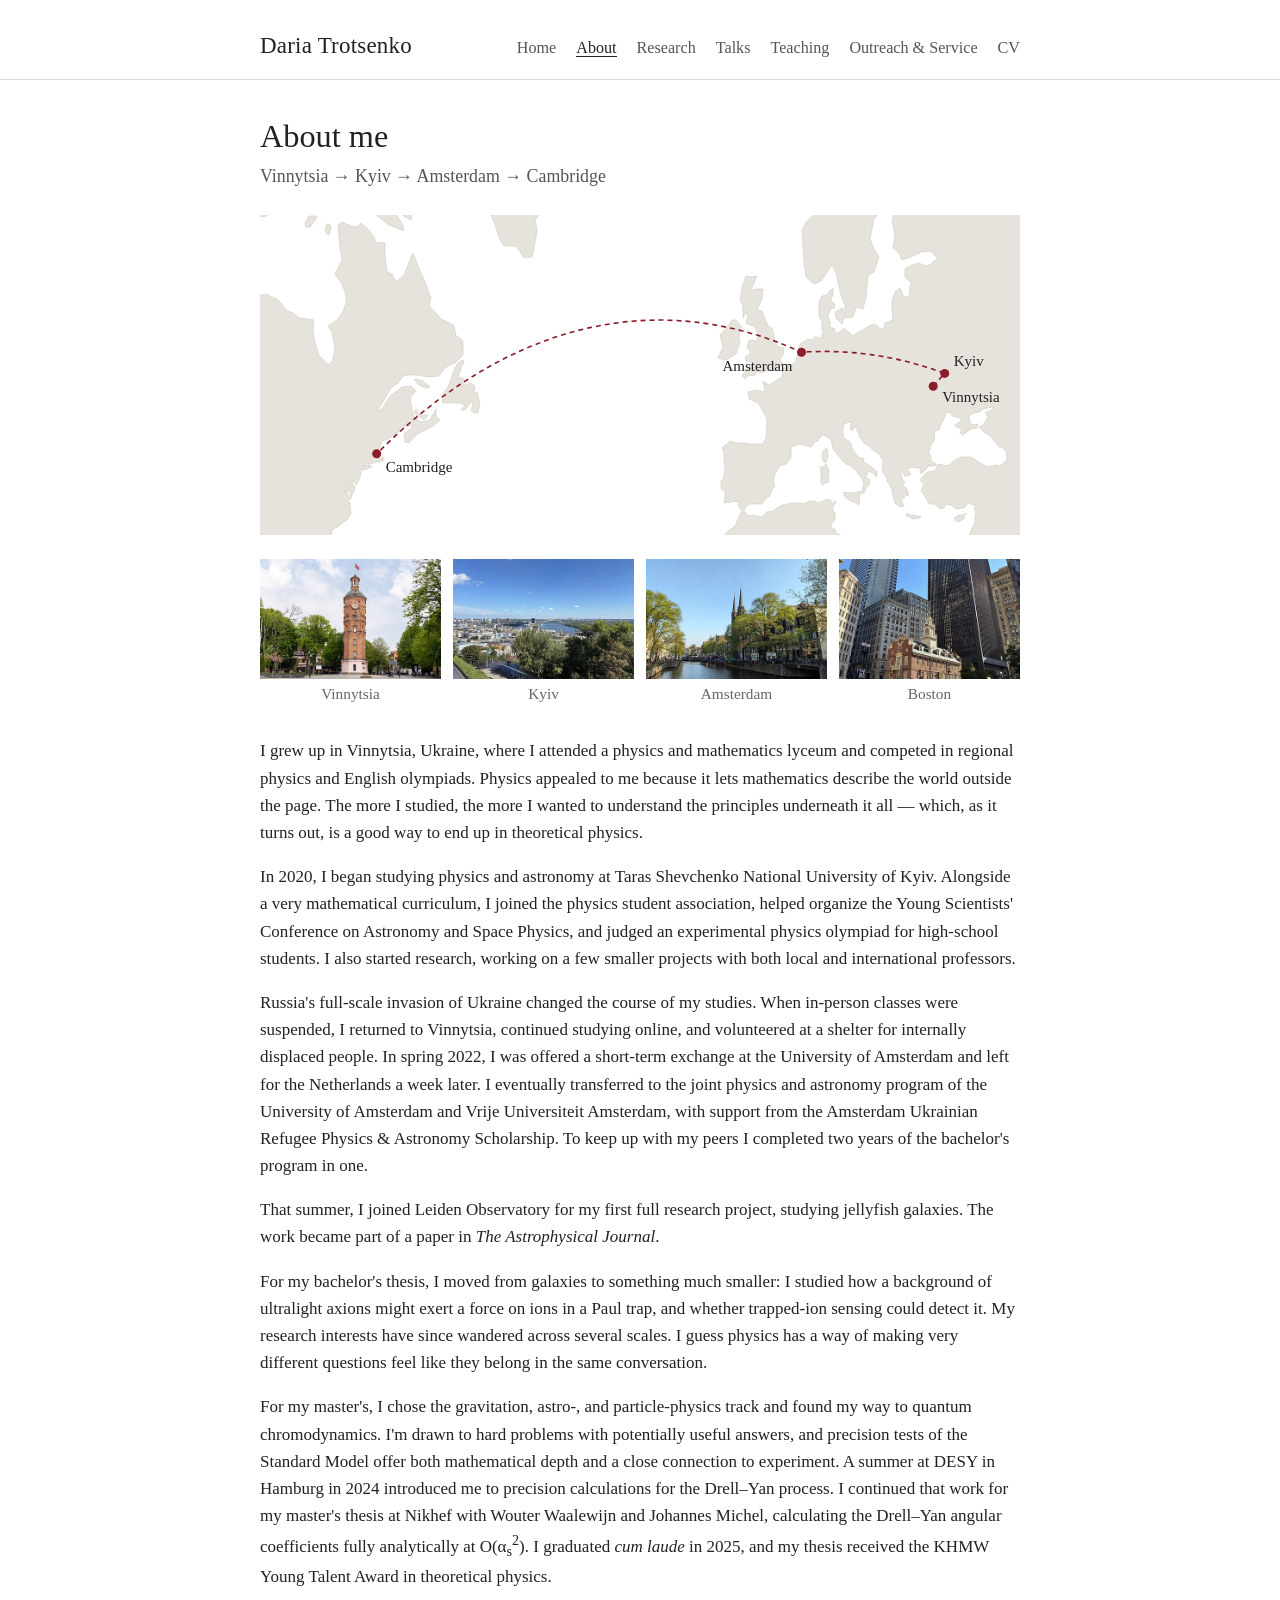
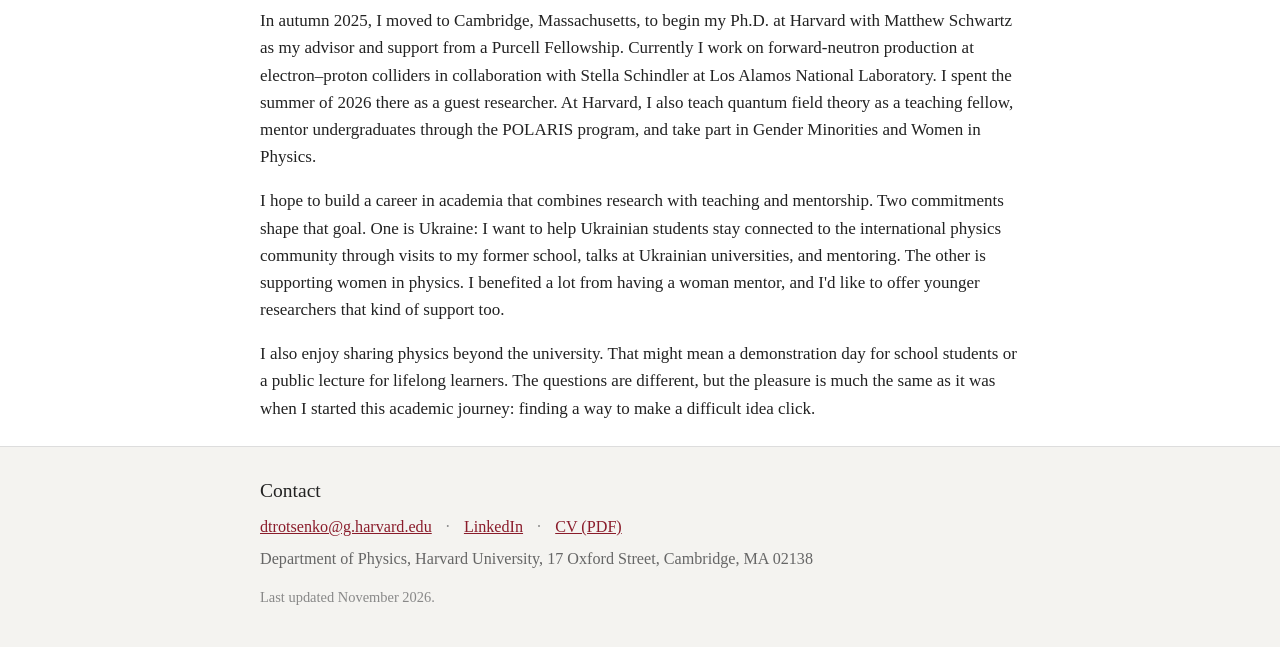
==== about.html @ dcbaa48e "Add files via upload" ====
<!DOCTYPE html>
<html lang="en">
<head>
<meta charset="utf-8">
<meta name="viewport" content="width=device-width, initial-scale=1">
<title>About — Daria Trotsenko</title>
<meta name="description" content="About Daria Trotsenko: from Vinnytsia and Kyiv to Amsterdam and Harvard.">
<link rel="stylesheet" href="style.css">
<link rel="icon" href="favicon.svg" type="image/svg+xml">
<link rel="icon" href="favicon-32.png" sizes="32x32" type="image/png">
<link rel="apple-touch-icon" href="apple-touch-icon.png">
<meta property="og:type" content="website">
<meta property="og:title" content="About — Daria Trotsenko">
<meta property="og:description" content="About Daria Trotsenko: from Vinnytsia and Kyiv to Amsterdam and Harvard.">
<meta property="og:image" content="https://dariatrotsenko.github.io/images/og.jpg">
<meta property="og:url" content="https://dariatrotsenko.github.io/about.html">
<meta name="twitter:card" content="summary_large_image">
</head>
<body>

<header>
  <div class="wrap">
    <p class="site-name"><a href="index.html">Daria Trotsenko</a></p>
    <nav>
      <ul>
        <li><a href="index.html">Home</a></li>
        <li><a href="about.html" class="current">About</a></li>
        <li><a href="research.html">Research</a></li>
        <li><a href="talks.html">Talks</a></li>
        <li><a href="teaching.html">Teaching</a></li>
        <li><a href="outreach.html">Outreach &amp; Service</a></li>
        <li><a href="cv.html">CV</a></li>
      </ul>
    </nav>
  </div>
</header>

<main class="wrap">

  <h1>About me</h1>
  <p class="subtitle">Vinnytsia → Kyiv → Amsterdam → Cambridge</p>

  <div class="map-wrap">
<svg class="route-map" viewBox="0 0 760 320" xmlns="http://www.w3.org/2000/svg" role="img" aria-label="Map showing the route from Vinnytsia and Kyiv to Amsterdam and Cambridge, Massachusetts">
  <defs><clipPath id="mapclip"><rect x="0" y="0" width="760" height="320"/></clipPath></defs>
  <g clip-path="url(#mapclip)">
    <path class="land" d="M79,371 73,372 73,369 75,368 79,369 79,371ZM84,371 83,376 82,375 82,371 79,368 79,367 84,371ZM707,298 704,301 704,303 704,304 698,307 696,306 694,303 697,302 698,300 702,300 707,298ZM647,298 650,300 654,300 658,301 658,302 661,301 660,303 652,304 652,303 646,301 647,298ZM601,276 599,283 600,285 599,290 594,287 591,286 584,281 584,277 591,278 597,277 601,276ZM566,249 569,256 568,268 566,267 563,270 561,268 561,257 560,252 563,252 566,249ZM568,241 566,248 563,246 562,240 563,236 567,233 568,241ZM158,199 162,200 168,200 165,204 163,204 156,200 154,197 156,194 158,199ZM169,173 166,173 159,170 154,165 156,164 163,166 169,171 169,173ZM200,156 197,165 200,162 204,164 202,168 207,170 210,168 215,171 214,179 217,177 218,182 220,189 218,198 215,198 211,196 213,188 211,187 205,195 201,195 205,190 200,188 194,188 183,188 182,185 186,181 183,179 188,172 194,155 197,149 202,145 204,146 203,149 200,156ZM476,139 466,145 458,143 463,132 460,120 468,111 472,105 476,105 482,112 479,120 480,128 476,139ZM585,100 582,109 576,103 575,97 583,93 585,100ZM497,61 491,75 497,74 503,74 502,84 497,95 502,96 508,111 512,113 515,126 517,131 524,133 523,140 520,144 522,149 517,155 510,155 500,158 498,156 494,161 489,160 485,164 482,161 490,150 495,148 486,146 485,142 491,138 487,132 489,125 497,126 498,119 494,111 487,109 486,106 488,101 486,97 483,103 483,91 480,85 482,72 486,61 491,62 497,61ZM71,13 69,20 67,19 65,15 65,14 67,9 70,10 71,13ZM56,4 50,12 46,12 45,8 49,1 57,1 56,4ZM38,-42 39,-35 42,-37 45,-33 51,-27 58,-23 58,-15 62,-16 66,-11 62,-6 53,-10 50,-17 44,-9 36,-1 34,-10 27,-8 32,-16 32,-28 34,-43 38,-42ZM433,-55 432,-45 438,-33 431,-21 415,-10 410,-8 403,-10 387,-15 392,-22 380,-29 390,-33 390,-37 378,-41 382,-52 390,-55 399,-43 408,-52 415,-48 424,-57 433,-55ZM-80,-80 -80,-69 -80,-58 -80,-53 -80,-66 -80,-63 -80,-47 -80,-40 -80,-38 -80,-23 -80,-19 -80,-25 -80,-30 -80,-37 -80,-40 -80,-38 -80,-43 -80,-50 -80,-46 -80,-38 -80,-31 840,-31 840,-24 840,-25 840,-17 840,-4 840,0 840,6 840,10 840,7 840,18 840,20 840,30 840,38 840,45 840,35 840,46 840,41 840,47 840,45 840,54 840,67 840,72 840,75 840,93 840,103 840,109 840,115 840,128 840,131 840,142 840,152 840,145 840,128 840,102 840,85 840,78 840,72 840,69 840,52 840,38 840,27 840,7 840,8 840,20 840,36 840,18 840,23 840,46 840,55 840,58 840,59 840,50 840,48 840,54 840,52 840,56 840,81 840,110 840,112 840,119 840,122 840,116 840,116 840,129 840,139 840,150 840,163 840,179 840,194 840,201 840,212 840,224 840,229 840,235 840,230 840,237 840,240 840,240 840,243 840,246 840,252 840,254 840,256 840,259 840,260 840,262 840,266 840,267 840,269 840,273 840,283 840,288 840,298 840,303 840,304 840,308 840,309 840,304 840,298 840,289 840,287 840,280 840,278 840,280 840,281 840,279 840,278 840,277 840,273 840,272 840,271 840,266 840,264 840,263 840,261 840,264 840,268 840,270 840,266 840,263 840,257 840,252 840,255 840,261 840,267 840,271 840,277 840,279 840,283 840,285 840,279 840,282 840,287 840,290 840,294 840,298 840,304 840,309 840,317 840,324 840,331 840,337 840,339 840,343 840,345 840,352 840,358 840,359 840,367 840,377 840,386 840,393 840,399 840,400 840,399 840,400 840,399 840,393 840,391 840,385 840,379 840,381 840,382 840,380 840,378 835,377 832,368 830,366 826,368 820,371 813,369 807,363 802,361 798,353 794,343 791,344 788,342 786,345 782,344 783,348 783,350 785,355 787,362 790,364 791,367 794,370 795,373 794,376 795,378 796,380 797,383 798,385 798,379 799,375 801,374 802,377 803,381 801,385 802,388 803,388 804,390 808,389 813,389 816,389 820,384 824,379 827,375 829,372 830,373 829,376 829,377 829,383 832,388 835,391 839,392 840,393 840,398 840,400 838,400 837,400 836,400 837,400 837,400 834,400 830,400 830,400 829,400 825,400 823,400 820,400 817,400 813,400 811,400 807,400 806,400 800,400 791,400 786,400 784,400 782,400 779,400 775,400 770,400 769,400 768,400 766,400 766,400 763,400 761,400 757,400 756,400 755,400 754,400 752,400 753,400 753,400 753,400 752,400 751,400 747,400 744,400 743,400 739,400 737,400 733,400 732,400 729,393 727,390 724,388 722,384 722,382 720,378 719,376 717,371 713,365 710,359 708,359 709,355 709,352 709,349 709,348 708,351 706,357 705,361 704,362 702,360 699,356 695,345 695,346 697,354 700,362 705,374 707,378 709,382 714,391 712,392 713,397 719,400 720,400 722,400 721,400 722,400 724,400 726,400 729,400 732,400 734,400 737,400 744,400 747,400 750,400 752,400 755,400 756,400 753,400 755,400 757,400 758,400 761,400 763,400 769,400 775,400 780,400 782,400 784,400 788,400 789,400 792,400 795,400 798,400 800,400 798,400 797,400 794,400 790,400 786,400 781,400 774,400 769,400 760,400 755,400 749,400 748,400 747,400 743,400 741,400 739,400 738,400 737,400 735,400 733,400 731,400 735,400 733,400 735,400 737,400 739,400 740,400 741,400 742,400 740,400 738,400 735,400 729,400 723,400 717,400 715,400 711,400 709,400 711,400 712,400 713,400 712,400 713,400 712,400 710,400 705,400 699,400 696,400 698,400 696,400 696,400 694,400 690,400 689,400 687,400 685,400 682,400 676,400 672,400 668,400 662,400 659,400 658,400 655,400 652,400 646,400 643,400 640,400 635,400 630,400 626,400 624,400 621,400 619,400 617,400 616,400 614,400 616,400 612,400 609,400 605,400 601,400 599,400 598,400 597,400 595,400 594,400 592,400 589,400 586,400 585,400 580,400 579,400 580,400 582,400 584,400 585,400 589,400 590,400 591,400 589,400 587,400 586,400 588,400 586,400 585,400 582,400 583,400 582,400 581,400 576,400 570,400 567,400 563,400 565,400 566,400 567,400 566,400 568,400 569,400 567,400 564,400 563,400 562,400 556,400 554,400 552,400 547,400 544,400 542,400 538,400 534,400 529,400 525,400 520,400 511,400 508,400 503,400 498,400 496,400 492,400 488,400 482,400 478,400 472,400 471,400 470,400 464,400 459,400 454,400 450,400 449,400 445,400 442,400 441,400 440,400 438,400 435,400 434,400 433,400 432,400 431,400 430,400 427,400 424,400 423,400 421,400 420,400 421,400 418,400 416,400 418,400 421,400 422,400 423,400 424,400 423,400 423,400 423,400 422,400 419,400 419,400 421,400 423,400 423,398 425,392 428,388 430,386 431,382 431,378 433,373 437,370 441,363 444,359 449,359 453,353 456,351 461,345 459,335 461,328 462,324 466,318 471,314 475,311 479,302 481,297 485,297 488,301 494,300 500,302 502,302 507,297 513,296 517,293 522,290 532,288 541,288 544,289 549,286 555,286 557,288 561,287 567,284 571,285 571,289 576,286 576,287 573,292 573,296 575,298 575,305 571,309 572,314 575,314 576,318 578,319 585,322 587,321 592,322 599,326 602,333 607,335 615,338 621,342 624,340 626,336 625,330 627,326 631,322 635,321 642,323 644,327 646,327 648,328 653,329 655,332 662,331 668,334 673,336 676,337 680,335 682,332 687,332 691,333 693,337 694,334 698,336 703,336 706,334 707,332 708,328 709,321 710,319 712,313 715,307 715,300 716,297 714,293 716,290 713,290 708,288 704,293 696,294 691,290 685,289 684,293 680,294 675,289 669,289 665,281 661,276 664,269 660,265 667,257 675,256 678,249 688,251 695,245 701,242 711,242 720,248 728,252 735,250 740,251 746,246 747,243 746,236 743,233 739,232 737,229 730,221 724,217 719,212 723,210 728,202 725,198 733,194 733,192 728,193 723,194 720,197 714,198 709,201 710,208 713,210 718,209 717,213 711,214 703,220 700,218 702,214 695,211 696,209 702,206 700,203 692,201 691,197 686,198 684,204 680,211 680,214 677,216 675,215 674,226 671,230 669,237 671,242 671,246 676,249 675,251 668,251 666,254 661,259 660,255 660,253 656,253 653,252 647,254 651,259 648,261 645,261 642,256 641,258 642,263 645,268 642,269 646,273 648,276 648,281 643,279 645,283 641,284 644,291 640,292 635,288 633,281 632,275 630,271 627,266 627,264 626,263 626,261 623,258 622,254 623,248 623,245 622,243 621,243 620,240 617,238 612,234 609,231 604,228 599,221 600,220 597,216 597,213 594,212 592,216 590,213 591,209 592,208 588,207 583,210 583,215 583,218 584,223 590,227 593,235 599,243 603,243 604,245 603,246 608,250 612,252 617,257 617,259 616,262 613,258 608,256 606,262 610,265 609,270 607,271 604,278 602,279 602,276 603,271 604,270 602,264 600,260 598,259 596,255 593,253 590,250 586,249 582,245 577,239 573,234 571,224 568,223 564,220 561,221 558,226 556,226 551,232 540,229 531,232 531,238 531,243 526,249 519,251 518,254 515,259 513,266 515,271 512,275 510,281 506,283 502,289 495,289 490,289 486,292 484,296 481,295 479,292 478,287 472,286 470,288 467,287 464,288 465,281 465,276 462,275 461,271 461,266 464,263 464,259 465,253 465,250 464,246 464,243 464,237 462,233 470,226 476,228 484,228 490,229 494,229 503,229 506,223 507,204 502,194 498,188 489,184 488,177 496,175 505,177 503,166 509,170 522,162 523,153 528,151 533,149 536,146 540,129 548,124 553,125 554,122 558,122 560,124 563,118 562,114 562,107 559,101 559,88 560,85 562,81 567,80 569,77 573,73 573,80 571,84 572,87 575,89 574,94 572,92 568,101 570,107 570,112 575,114 575,119 581,116 584,113 590,118 593,121 597,118 606,113 613,109 618,111 619,114 624,114 625,108 633,105 632,94 632,85 635,77 640,73 644,82 649,82 650,72 651,65 649,66 645,62 645,54 652,50 659,48 665,51 670,50 677,43 671,36 661,37 651,42 642,45 639,38 633,33 635,19 632,6 634,-3 640,-13 652,-30 656,-33 655,-40 648,-48 638,-43 633,-32 634,-22 625,-9 614,4 610,24 614,34 619,42 614,57 608,60 606,82 603,94 596,92 593,102 586,103 585,91 580,77 576,58 572,50 561,66 554,69 546,62 544,48 542,15 547,6 562,-7 573,-23 583,-46 597,-79 606,-80 621,-80 634,-80 643,-80 651,-80 661,-80 672,-80 689,-80 682,-80 688,-80 694,-80 703,-80 718,-80 739,-80 744,-73 744,-61 738,-52 729,-48 704,-61 700,-59 709,-46 709,-22 717,-17 721,-13 722,-21 718,-28 722,-34 735,-24 740,-27 736,-39 749,-56 754,-55 760,-49 763,-61 758,-71 761,-80 757,-80 773,-80 776,-77 769,-75 769,-65 773,-59 782,-63 783,-74 795,-80 814,-80 819,-80 813,-80 820,-80 824,-80 834,-80 840,-80 840,-78 840,-53 840,-51 840,-57 840,-61 840,-70 840,-78 840,-80 -80,-80ZM789,249 791,255 794,256 796,258 791,259 790,266 789,269 787,271 787,275 789,282 794,283 798,288 806,289 815,287 815,285 814,279 815,270 811,267 812,261 809,260 810,252 815,255 820,252 816,246 814,241 810,243 809,250 808,244 807,242 809,238 808,235 801,232 799,223 795,221 795,218 801,219 801,211 806,210 811,211 812,202 811,196 805,196 800,194 794,198 789,200 786,206 781,208 775,218 780,227 780,233 786,244 789,249ZM8,-80 16,-80 22,-80 21,-80 26,-68 32,-80 36,-80 44,-80 52,-80 60,-80 56,-80 60,-76 59,-67 48,-55 41,-52 35,-57 33,-49 28,-35 26,-28 20,-17 12,-16 7,-9 7,1 0,2 -6,14 -13,31 -15,42 -15,57 -7,59 -4,72 -2,81 6,79 17,84 22,89 26,95 33,98 39,103 48,104 54,105 53,115 55,127 59,140 68,150 72,147 75,135 72,117 68,111 77,105 83,97 86,88 86,80 82,69 75,59 82,45 80,33 78,10 82,7 91,11 97,12 101,8 107,13 114,22 115,27 125,28 125,40 127,57 132,59 136,67 144,60 150,45 153,38 158,51 165,67 171,83 169,91 176,98 181,104 190,108 194,111 196,121 200,123 203,127 203,140 199,144 195,148 186,152 179,161 169,162 157,160 149,160 143,161 138,168 131,173 123,187 117,196 122,194 130,181 142,172 151,171 156,176 150,183 152,194 154,202 161,207 170,205 176,194 176,201 180,205 173,211 161,217 155,221 149,228 145,227 144,219 154,211 145,211 139,213 140,216 134,220 128,224 122,226 119,233 118,234 118,239 120,244 122,244 122,241 124,243 123,246 119,247 117,247 113,248 110,249 107,249 102,252 110,250 112,252 104,255 101,255 101,254 99,256 101,256 100,263 96,270 95,267 94,267 92,265 93,270 95,271 95,274 93,278 90,285 89,284 91,278 88,275 87,268 86,272 88,277 84,276 88,279 88,287 90,287 90,290 91,299 87,305 82,308 78,312 75,313 72,316 72,319 65,324 62,328 60,333 59,338 60,344 62,351 64,356 64,359 67,368 67,374 66,376 65,381 63,382 61,381 60,378 57,376 55,370 52,364 51,361 52,355 51,351 46,345 44,343 39,347 38,347 35,343 31,341 25,342 20,341 16,342 13,343 14,345 14,348 16,350 14,351 12,350 10,351 6,351 2,347 -3,348 -7,346 -10,346 -15,348 -20,354 -26,357 -29,361 -30,365 -30,370 -30,374 -29,376 -31,383 -32,388 -32,398 -33,400 -32,400 -30,400 -29,400 -25,400 -24,400 -22,400 -16,400 -14,400 -9,400 -4,400 -0,400 3,400 7,400 8,400 10,400 13,400 19,400 24,400 28,400 29,400 26,400 24,400 26,400 25,400 23,400 22,400 21,400 22,400 21,400 19,400 18,400 17,400 19,400 21,400 22,400 23,400 24,400 25,400 26,400 28,400 31,400 33,400 34,400 35,400 37,400 38,400 39,400 42,400 43,400 44,400 46,400 48,400 49,400 49,400 49,400 48,400 47,400 47,400 46,400 46,400 47,400 48,400 50,400 53,400 55,400 57,400 57,400 59,400 62,400 64,400 68,400 69,400 73,400 75,400 78,400 80,400 82,400 85,400 89,400 91,400 92,400 96,400 99,400 104,400 108,400 110,400 113,400 115,400 117,400 115,400 112,400 114,400 111,400 113,400 116,400 117,400 115,400 122,400 121,400 123,400 125,400 129,400 133,400 138,400 144,400 147,400 152,400 155,400 162,400 168,400 164,400 165,400 170,400 174,400 175,400 178,400 180,400 184,400 187,400 190,400 193,400 195,400 201,400 202,400 207,400 213,400 214,400 219,400 225,400 225,400 227,400 229,400 232,400 235,400 231,400 233,400 242,400 247,400 254,400 263,400 266,400 265,400 271,400 282,400 291,400 299,400 306,400 310,400 315,400 317,400 319,400 320,400 318,400 315,400 307,400 304,400 299,400 298,400 296,400 295,400 295,400 293,400 292,400 286,400 285,400 281,400 279,400 273,400 265,400 261,400 254,400 248,400 243,400 242,400 243,400 242,400 241,400 237,400 231,400 226,400 222,400 220,400 216,400 213,400 207,400 203,400 200,400 195,400 191,400 188,400 194,400 194,400 197,400 191,400 183,400 172,400 166,400 167,400 166,400 167,400 163,400 158,400 152,400 150,400 151,400 155,400 158,400 159,400 154,400 150,400 149,400 148,400 142,400 138,400 136,400 142,400 147,400 145,400 139,400 135,400 130,400 128,400 130,400 133,400 131,400 126,400 123,400 118,400 117,400 115,400 109,400 102,400 95,400 94,400 95,400 92,400 92,400 94,400 100,400 91,400 97,400 99,400 105,400 108,400 104,400 102,400 99,400 100,400 102,400 105,400 103,400 105,400 109,400 113,400 115,400 114,400 115,400 115,400 118,400 119,400 121,400 122,400 121,400 115,400 104,400 94,400 89,400 87,400 88,400 83,400 78,400 72,400 70,400 68,400 64,400 60,400 62,400 59,400 61,400 65,400 68,400 67,400 65,400 62,400 63,400 62,400 64,400 65,400 67,400 70,400 73,400 73,400 75,400 76,400 79,400 81,400 83,400 81,400 82,400 81,400 82,400 81,400 79,400 77,400 76,400 77,400 76,400 75,400 72,400 70,400 68,400 66,400 65,400 64,400 67,400 66,400 65,400 62,400 61,400 60,400 59,400 57,400 55,400 54,400 51,400 50,400 47,400 46,400 47,400 45,400 43,400 41,400 39,400 39,400 37,400 35,400 35,400 35,400 34,400 35,400 33,400 31,400 29,400 27,400 24,400 25,400 26,400 25,400 24,400 23,400 20,400 18,400 15,400 12,400 11,400 8,400 4,400 2,400 -1,400 -8,400 -10,400 -15,400 -18,400 -23,400 -25,400 -29,400 -34,400 -39,400 -43,400 -49,400 -54,400 -55,400 -59,400 -64,400 -67,400 -73,400 -75,400 -77,400 -75,400 -75,400 -74,400 -76,400 -77,400 -78,399 -80,392 -80,386 -80,381 -80,378 -80,376 -80,372 -80,370 -80,366 -80,361 -80,360 -80,356 -80,352 -80,350 -80,344 -80,338 -80,335 -80,332 -80,330 -80,333 -80,337 -80,343 -80,346 -80,351 -80,353 -80,354 -80,357 -80,361 -80,363 -80,366 -80,370 -80,377 -80,380 -80,384 -80,388 -80,392 -80,395 -80,396 -80,399 -80,394 -80,390 -80,387 -80,385 -80,379 -80,375 -80,373 -80,369 -80,370 -80,368 -80,366 -80,362 -80,361 -80,359 -80,355 -80,350 -80,348 -80,343 -80,337 -80,331 -80,324 -80,320 -80,315 -80,314 -80,312 -80,309 -80,308 -80,307 -80,302 -80,294 -80,282 -80,280 -80,277 -80,270 -80,262 -80,258 -80,250 -80,242 -80,235 -80,226 -80,209 -80,196 -80,187 -80,182 -80,180 -80,184 -80,193 -80,191 -80,182 -80,174 -80,163 -80,159 -80,154 -80,145 -80,138 -80,133 -80,124 -80,115 -80,109 -80,105 -80,101 -80,90 -80,80 -80,68 -80,67 -80,63 -80,49 -80,47 -80,42 -80,43 -80,37 -80,31 -80,34 -80,43 -80,44 -80,47 -80,52 -80,54 -80,47 -80,33 -80,29 -80,25 -80,33 -80,42 -80,52 -80,58 -80,68 -80,73 -80,77 -80,83 -80,89 -80,95 -80,100 -80,99 -80,103 -80,107 -80,111 -80,114 -80,112 -80,106 -80,103 -80,96 -80,95 -80,90 -80,82 -80,80 -80,75 -80,65 -80,58 -80,62 -80,59 -80,64 -80,57 -80,62 -80,56 -80,61 -80,53 -80,48 -80,43 -80,46 -80,39 -80,36 -80,28 -80,22 -80,14 -80,5 -80,-2 -80,-3 -80,-1 -80,-8 -80,-7 -80,-12 -80,-19 -80,-22 -80,-28 -80,-24 -80,-21 -80,-24 -80,-22 -80,-26 -80,-33 -80,-42 -80,-49 -80,-58 -80,-49 -80,-50 -80,-60 -80,-67 -80,-76 -80,-80 -80,-77 -80,-79 -80,-80 -80,-72 -80,-80 -79,-80 -75,-80 -69,-80 -63,-80 -53,-76 -44,-79 -36,-79 -37,-80 -32,-80 -23,-80 -23,-70 -19,-80 -15,-80 -12,-80 -18,-80 -25,-80 -18,-80 -11,-80 -5,-80 3,-80 -2,-80 8,-80ZM30,-80 35,-80 40,-80 54,-80 64,-80 63,-80 74,-80 79,-80 92,-80 99,-80 100,-80 110,-80 116,-80 130,-80 135,-80 140,-80 130,-80 143,-80 152,-80 160,-64 168,-62 167,-50 157,-31 150,-38 141,-54 134,-52 133,-43 139,-33 147,-26 149,-21 153,-6 151,5 144,1 130,-11 138,2 143,11 144,16 129,10 117,1 110,-6 112,-10 104,-18 96,-26 96,-21 80,-19 75,-24 79,-36 89,-37 101,-39 99,-45 101,-53 108,-70 107,-78 104,-80 96,-80 85,-80 88,-80 82,-80 77,-80 73,-80 70,-80 60,-80 39,-80 28,-80 19,-80 14,-80 20,-80 12,-80 10,-80 14,-80 20,-80 34,-80 30,-80ZM363,-80 398,-80 387,-80 366,-80 336,-80 339,-80 358,-80 375,-80 386,-80 391,-80 385,-80 399,-80 426,-80 443,-80 446,-80 423,-80 420,-80 402,-80 415,-80 409,-80 404,-80 411,-80 402,-80 393,-80 403,-80 405,-80 399,-80 406,-80 393,-80 400,-80 398,-80 390,-80 382,-80 389,-80 378,-80 376,-80 383,-80 390,-80 393,-80 383,-80 378,-80 371,-80 373,-80 367,-80 382,-80 389,-80 374,-80 359,-80 343,-80 337,-80 331,-78 323,-59 311,-47 307,-47 300,-43 292,-39 287,-29 287,-18 284,-7 275,5 277,16 275,28 272,42 264,43 256,31 244,31 239,23 235,9 226,-10 223,-20 222,-34 214,-49 216,-62 213,-68 218,-80 226,-80 229,-80 230,-80 223,-80 220,-80 215,-80 209,-80 210,-80 216,-80 227,-80 217,-80 212,-80 207,-80 202,-80 208,-80 205,-80 201,-80 194,-80 187,-80 172,-80 160,-80 145,-80 131,-80 125,-80 115,-80 130,-80 141,-80 117,-80 105,-80 105,-80 126,-80 147,-80 149,-80 134,-80 139,-80 158,-80 166,-80 164,-80 177,-80 194,-80 212,-80 218,-80 233,-80 246,-80 254,-80 265,-80 252,-80 253,-80 272,-80 291,-80 298,-80 318,-80 363,-80Z"/>
    <path class="route" d="M673.2,171.3 673.5,171.0 673.8,170.7 674.1,170.3 674.3,170.0 674.6,169.7 674.9,169.4 675.2,169.0 675.5,168.7 675.7,168.4 676.0,168.1 676.3,167.7 676.6,167.4 676.9,167.1 677.2,166.8 677.4,166.4 677.7,166.1 678.0,165.8 678.3,165.5 678.6,165.1 678.9,164.8 679.2,164.5 679.4,164.2 679.7,163.8 680.0,163.5 680.3,163.2 680.6,162.9 680.9,162.6 681.2,162.2 681.5,161.9 681.8,161.6 682.0,161.3 682.3,160.9 682.6,160.6 682.9,160.3 683.2,160.0 683.5,159.6 683.8,159.3 684.1,159.0 684.4,158.7 684.7,158.4 684.7,158.4 681.3,157.1 677.9,155.9 674.5,154.8 671.1,153.6 667.7,152.5 664.2,151.4 660.7,150.4 657.3,149.4 653.8,148.4 650.3,147.5 646.8,146.6 643.2,145.7 639.7,144.9 636.1,144.1 632.6,143.4 629.0,142.7 625.4,142.0 621.8,141.3 618.2,140.7 614.6,140.2 611.0,139.6 607.4,139.2 603.7,138.7 600.1,138.3 596.5,137.9 592.8,137.6 589.1,137.3 585.5,137.1 581.8,136.9 578.2,136.7 574.5,136.6 570.8,136.5 567.2,136.4 563.5,136.4 559.8,136.5 556.2,136.6 552.5,136.7 548.8,136.8 545.2,137.0 541.5,137.3 541.5,137.3 530.7,132.5 519.7,128.0 508.5,123.9 497.1,120.1 485.5,116.8 473.8,113.8 461.9,111.2 450.0,109.1 437.9,107.4 425.7,106.1 413.6,105.4 401.3,105.0 389.1,105.2 376.9,105.8 364.8,106.9 352.7,108.5 340.7,110.5 328.8,112.9 317.0,115.7 305.4,119.0 293.9,122.6 282.7,126.7 271.6,131.0 260.7,135.7 250.0,140.7 239.6,146.0 229.4,151.5 219.4,157.3 209.6,163.3 200.0,169.5 190.7,175.9 181.6,182.4 172.8,189.1 164.2,195.9 155.7,202.8 147.5,209.9 139.5,217.0 131.7,224.2 124.1,231.5 116.7,238.8"/>
    <circle cx="673.2" cy="171.3" r="4.5" class="dot"/><circle cx="684.7" cy="158.4" r="4.5" class="dot"/><circle cx="541.5" cy="137.3" r="4.5" class="dot"/><circle cx="116.7" cy="238.8" r="4.5" class="dot"/>
    <text x="682.2" y="187.3" text-anchor="start" class="lbl">Vinnytsia</text><text x="693.7" y="151.4" text-anchor="start" class="lbl">Kyiv</text><text x="532.5" y="156.3" text-anchor="end" class="lbl">Amsterdam</text><text x="125.7" y="256.8" text-anchor="start" class="lbl">Cambridge</text>
  </g>
</svg>
  </div>

  <div class="photo-row cities">
    <figure class="photo">
      <img src="images/city_vinnytsia.jpg" alt="The old water tower in Vinnytsia">
      <figcaption>Vinnytsia</figcaption>
    </figure>
    <figure class="photo">
      <img src="images/city_kyiv.jpg" alt="View over Kyiv and the Dnipro river">
      <figcaption>Kyiv</figcaption>
    </figure>
    <figure class="photo">
      <img src="images/city_amsterdam.jpg" alt="A canal in Amsterdam">
      <figcaption>Amsterdam</figcaption>
    </figure>
    <figure class="photo">
      <img src="images/city_boston.jpg" alt="The Old State House among skyscrapers in Boston">
      <figcaption>Boston</figcaption>
    </figure>
  </div>

  <p>I grew up in Vinnytsia, Ukraine, where I attended a physics and mathematics lyceum and competed in
  regional physics and English olympiads. Physics appealed to me because it lets mathematics describe the
  world outside the page. The more I studied, the more I wanted to understand the principles underneath it
  all — which, as it turns out, is a good way to end up in theoretical physics.</p>

  <p>In 2020, I began studying physics and astronomy at Taras Shevchenko National University of Kyiv.
  Alongside a very mathematical curriculum, I joined the physics student association, helped organize the
  Young Scientists' Conference on Astronomy and Space Physics, and judged an experimental physics olympiad
  for high-school students. I also started research, working on a few smaller projects with both local and
  international professors.</p>

  <p>Russia's full-scale invasion of Ukraine changed the course of my studies. When in-person classes were
  suspended, I returned to Vinnytsia, continued studying online, and volunteered at a shelter for internally
  displaced people. In spring 2022, I was offered a short-term exchange at the University of Amsterdam and
  left for the Netherlands a week later. I eventually transferred to the joint physics and astronomy program
  of the University of Amsterdam and Vrije Universiteit Amsterdam, with support from the Amsterdam Ukrainian
  Refugee Physics &amp; Astronomy Scholarship. To keep up with my peers I completed two years of the
  bachelor's program in one.</p>

  <p>That summer, I joined Leiden Observatory for my first full research project, studying jellyfish
  galaxies. The work became part of a paper in <i>The Astrophysical Journal</i>.</p>

  <p>For my bachelor's thesis, I moved from galaxies to something much smaller: I studied how a background of
  ultralight axions might exert a force on ions in a Paul trap, and whether trapped-ion sensing could detect
  it. My research interests have since wandered across several scales. I guess physics has a way of making
  very different questions feel like they belong in the same conversation.</p>

  <p>For my master's, I chose the gravitation, astro-, and particle-physics track and found my way to quantum
  chromodynamics. I'm drawn to hard problems with potentially useful answers, and precision tests of the
  Standard Model offer both mathematical depth and a close connection to experiment. A summer at DESY in
  Hamburg in 2024 introduced me to precision calculations for the Drell–Yan process. I continued that work
  for my master's thesis at Nikhef with Wouter Waalewijn and Johannes Michel, calculating the Drell–Yan
  angular coefficients fully analytically at O(α<sub>s</sub><sup>2</sup>). I graduated <i>cum laude</i> in
  2025, and my thesis received the KHMW Young Talent Award in theoretical physics.</p>

  <p>In autumn 2025, I moved to Cambridge, Massachusetts, to begin my Ph.D. at Harvard with Matthew Schwartz
  as my advisor and support from a Purcell Fellowship. Currently I work on forward-neutron production at
  electron–proton colliders in collaboration with Stella Schindler at Los Alamos National Laboratory. I spent
  the summer of 2026 there as a guest researcher. At Harvard, I also teach quantum field theory as a teaching
  fellow, mentor undergraduates through the POLARIS program, and take part in Gender Minorities and Women in
  Physics.</p>

  <p>I hope to build a career in academia that combines research with teaching and mentorship. Two
  commitments shape that goal. One is Ukraine: I want to help Ukrainian students stay connected to the
  international physics community through visits to my former school, talks at Ukrainian universities, and
  mentoring. The other is supporting women in physics. I benefited a lot from having a woman mentor, and I'd
  like to offer younger researchers that kind of support too.</p>

  <p>I also enjoy sharing physics beyond the university. That might mean a demonstration day for school
  students or a public lecture for lifelong learners. The questions are different, but the pleasure is much
  the same as it was when I started this academic journey: finding a way to make a difficult idea click.</p>

</main>

<footer>
  <div class="wrap">
    <p class="footer-title">Contact</p>
    <p class="footer-links">
      <a href="mailto:dtrotsenko@g.harvard.edu">dtrotsenko@g.harvard.edu</a>
      <span class="sep">·</span>
      <a href="https://www.linkedin.com/in/daria-trotsenko-8a28b3289/">LinkedIn</a>
      <span class="sep">·</span>
      <a href="files/Trotsenko_CV.pdf">CV (PDF)</a>
    </p>
    <p class="footer-address">Department of Physics, Harvard University, 17 Oxford Street, Cambridge, MA 02138</p>
    <p class="footer-updated">Last updated November 2026.</p>
  </div>
</footer>

</body>
</html>
---- style.css ----
/* Daria Trotsenko — personal site */

:root {
  --bg: #ffffff;
  --text: #222222;
  --text-soft: #555555;
  --text-muted: #666666;
  --text-faint: #888888;
  --rule: #dddddd;
  --rule-light: #e6e6e6;
  --link: #8a1c2b;
  --link-hover: #5a0f1a;
  --band: #f4f3f0;
  --land: #e6e3dc;
  --land-edge: #cfcbc2;
}

html { font-size: 17px; }

body {
  margin: 0;
  padding: 0;
  background: var(--bg);
  color: var(--text);
  font-family: Georgia, "Times New Roman", Times, serif;
  line-height: 1.6;
}

.wrap {
  max-width: 760px;
  margin: 0 auto;
  padding: 0 20px;
}

/* Header and navigation */
header {
  border-bottom: 1px solid var(--rule);
  padding: 28px 0 14px;
  margin-bottom: 36px;
}

header .wrap {
  display: flex;
  flex-wrap: wrap;
  align-items: baseline;
  justify-content: space-between;
  gap: 8px 24px;
}

header .site-name {
  font-size: 1.35rem;
  font-weight: normal;
  margin: 0;
  letter-spacing: 0.01em;
}

header .site-name a {
  color: var(--text);
  text-decoration: none;
}

nav ul {
  list-style: none;
  margin: 0;
  padding: 0;
  display: flex;
  flex-wrap: wrap;
  gap: 4px 20px;
}

nav a {
  color: var(--text-soft);
  text-decoration: none;
  font-size: 0.95rem;
}

nav a:hover,
nav a.current {
  color: var(--text);
  border-bottom: 1px solid var(--text);
}

/* Main text */
main { padding-bottom: 48px; }

h1 {
  font-size: 1.9rem;
  font-weight: normal;
  margin: 0 0 6px;
  line-height: 1.25;
}

h2 {
  font-size: 1.3rem;
  font-weight: normal;
  margin: 40px 0 10px;
  padding-bottom: 4px;
  border-bottom: 1px solid var(--rule-light);
}

h3 {
  font-size: 1.05rem;
  font-weight: bold;
  margin: 26px 0 4px;
}

p { margin: 0 0 1em; }

a { color: var(--link); }
a:hover { color: var(--link-hover); }

.subtitle {
  color: var(--text-soft);
  margin: 0 0 24px;
  font-size: 1.05rem;
}

.muted { color: var(--text-muted); }

small, .small { font-size: 0.9rem; }

/* Home page layout: photo beside text */
.intro {
  display: flex;
  gap: 36px;
  align-items: flex-start;
}

.intro .text { flex: 1 1 0; min-width: 0; }

.intro img {
  width: 220px;
  height: auto;
  flex: 0 0 auto;
  display: block;
}

/* Lists (talks, service, publications) */
ul.plain {
  list-style: none;
  padding: 0;
  margin: 0;
}

ul.plain li { margin: 0 0 14px; }

.date {
  color: var(--text-muted);
  font-size: 0.9rem;
}

.venue { color: var(--text-soft); }

/* Entries: date column on the left on wide screens */
.entry {
  display: grid;
  grid-template-columns: 110px 1fr;
  gap: 0 18px;
  margin-bottom: 18px;
}

.entry .date { padding-top: 3px; }

.entry .title { margin: 0; }

.entry .details { margin: 2px 0 0; color: var(--text-soft); }

.entry .links { margin: 2px 0 0; font-size: 0.92rem; }

/* Talk entries with a title-slide thumbnail */
.entry.talk {
  grid-template-columns: 110px 1fr 150px;
  align-items: start;
  margin-bottom: 26px;
}

.entry.talk .thumb img {
  width: 100%;
  height: auto;
  display: block;
  border: 1px solid var(--rule);
  transition: transform 0.25s ease, box-shadow 0.25s ease;
}

.entry.talk .thumb:hover img {
  transform: scale(1.03);
  box-shadow: 0 2px 10px rgba(0, 0, 0, 0.12);
}

/* Photos with captions */
figure.photo {
  margin: 28px auto;
}

figure.photo img,
figure.photo video {
  width: 100%;
  height: auto;
  display: block;
}

figure.photo img {
  transition: transform 0.4s ease;
}

figure.photo:hover > img,
.photo-row figure.photo:hover img {
  transform: scale(1.015);
}

figure.photo video { background: #000; }

figure.photo.centered { margin-left: auto; margin-right: auto; }
figure.photo.narrow { max-width: 440px; }
figure.photo.medium { max-width: 620px; }
figure.photo.portrait { max-width: 360px; }
.photo-row.figures { max-width: 640px; }
.photo-row.neutron { max-width: none; align-items: flex-start; }

/* Three images on one line sharing a caption */
.row3 {
  display: flex;
  align-items: center;
  gap: 16px;
}

figure.photo .row3 img {
  flex: 1 1 0;
  min-width: 0;
  width: 33%;
  height: auto;
}

@media (max-width: 600px) {
  .row3 { flex-wrap: wrap; justify-content: center; }
  figure.photo .row3 img { width: 47%; flex: 0 0 47%; }
}

/* Two photos of different shapes shown at equal height:
   each figure's flex-grow is set inline to its width/height ratio */
.photo-row.match { align-items: flex-start; }
.photo-row.match figure.photo { flex: 1 1 0; }

/* Four small captioned photos in a strip */
.photo-row.cities {
  gap: 12px;
  margin: 24px auto 32px;
}

.photo-row.cities figcaption {
  text-align: center;
  margin-top: 4px;
}

@media (max-width: 600px) {
  .photo-row.cities { flex-direction: row; flex-wrap: wrap; }
  .photo-row.cities figure.photo { flex: 0 0 48%; max-width: 48%; }
}

figure.photo figcaption,
figure.photo .cap {
  margin: 6px 0 0;
  color: var(--text-muted);
  font-size: 0.9rem;
  line-height: 1.45;
  text-align: center;
}

.photo-row {
  display: flex;
  gap: 20px;
  margin: 36px auto 8px;
}

.photo-row figure.photo {
  flex: 1 1 0;
  min-width: 0;
  margin: 0;
}

.photo-row figure.photo figcaption { text-align: center; }

@media (max-width: 600px) {
  .photo-row { flex-direction: column; gap: 24px; }
}

/* Before/after comparison with a two-way switch (no JavaScript) */
figure.compare input { position: absolute; opacity: 0; pointer-events: none; }

figure.compare .compare-frame {
  position: relative;
  overflow: hidden;
}

figure.compare .compare-frame img { transition: opacity 0.5s ease, transform 0.4s ease; }

figure.compare .compare-frame .img-b {
  position: absolute;
  inset: 0;
  opacity: 0;
}

figure.compare #sv-qcd:checked ~ .compare-frame .img-b { opacity: 1; }

figure.compare .compare-switch {
  display: flex;
  gap: 6px;
  margin-top: 10px;
}

figure.compare .compare-switch label {
  flex: 1 1 0;
  text-align: center;
  font-size: 0.85rem;
  padding: 4px 8px;
  border: 1px solid var(--rule);
  color: var(--text-soft);
  cursor: pointer;
  user-select: none;
}

figure.compare .compare-switch label:hover { color: var(--text); }

figure.compare #sv-trad:checked ~ .compare-switch label[for="sv-trad"],
figure.compare #sv-qcd:checked ~ .compare-switch label[for="sv-qcd"] {
  background: var(--text);
  color: var(--bg);
  border-color: var(--text);
}

figure.compare .cap-b { display: none; }
figure.compare #sv-qcd:checked ~ .cap-a { display: none; }
figure.compare #sv-qcd:checked ~ .cap-b { display: block; }

figure.compare .credit {
  font-size: 0.78rem;
  color: var(--text-faint);
  margin-top: 2px;
}

/* Route map on the About page */
.map-wrap {
  margin: 8px 0 20px;
}

.route-map {
  width: 100%;
  height: auto;
  display: block;
}

.route-map .land { fill: var(--land); stroke: var(--land-edge); stroke-width: 0.6; }
.route-map .route { fill: none; stroke: var(--link); stroke-width: 1.6; stroke-dasharray: 5 4; }
.route-map .dot { fill: var(--link); }
.route-map .lbl { font-family: Georgia, serif; font-size: 15px; fill: var(--text); }

/* Footer / contact banner */
footer {
  background: var(--band);
  border-top: 1px solid var(--rule);
  padding: 28px 0 32px;
  color: var(--text-soft);
  font-size: 0.95rem;
  margin-top: 24px;
}

footer p { margin: 0 0 6px; }

footer .footer-title {
  font-size: 1.15rem;
  color: var(--text);
  margin-bottom: 8px;
}

footer .footer-links a { color: var(--link); }

footer .sep { margin: 0 10px; color: var(--text-faint); }

footer .footer-address { color: var(--text-muted); }

footer .footer-updated {
  margin-top: 14px;
  font-size: 0.85rem;
  color: var(--text-faint);
}

/* Small screens */
@media (max-width: 600px) {
  html { font-size: 16px; }
  header { padding-top: 20px; margin-bottom: 24px; }
  .intro { flex-direction: column-reverse; gap: 20px; }
  .intro img { width: 180px; }
  .entry { grid-template-columns: 1fr; }
  .entry.talk { grid-template-columns: 1fr; }
  .entry.talk .thumb { max-width: 220px; margin-top: 8px; }
  .entry .date { margin-bottom: 2px; }
}

/* Print */
@media print {
  html { font-size: 11pt; }
  body { background: #fff; color: #000; }
  header nav, footer .footer-updated, figure.compare .compare-switch, .map-wrap { display: none; }
  header { border-bottom: 1px solid #000; margin-bottom: 18pt; }
  a { color: #000; text-decoration: none; }
  a[href^="http"]::after { content: " (" attr(href) ")"; font-size: 0.85em; color: #444; }
  footer { background: none; border-top: 1px solid #000; color: #000; }
  figure.photo, .photo-row, video { break-inside: avoid; }
  video { display: none; }
}
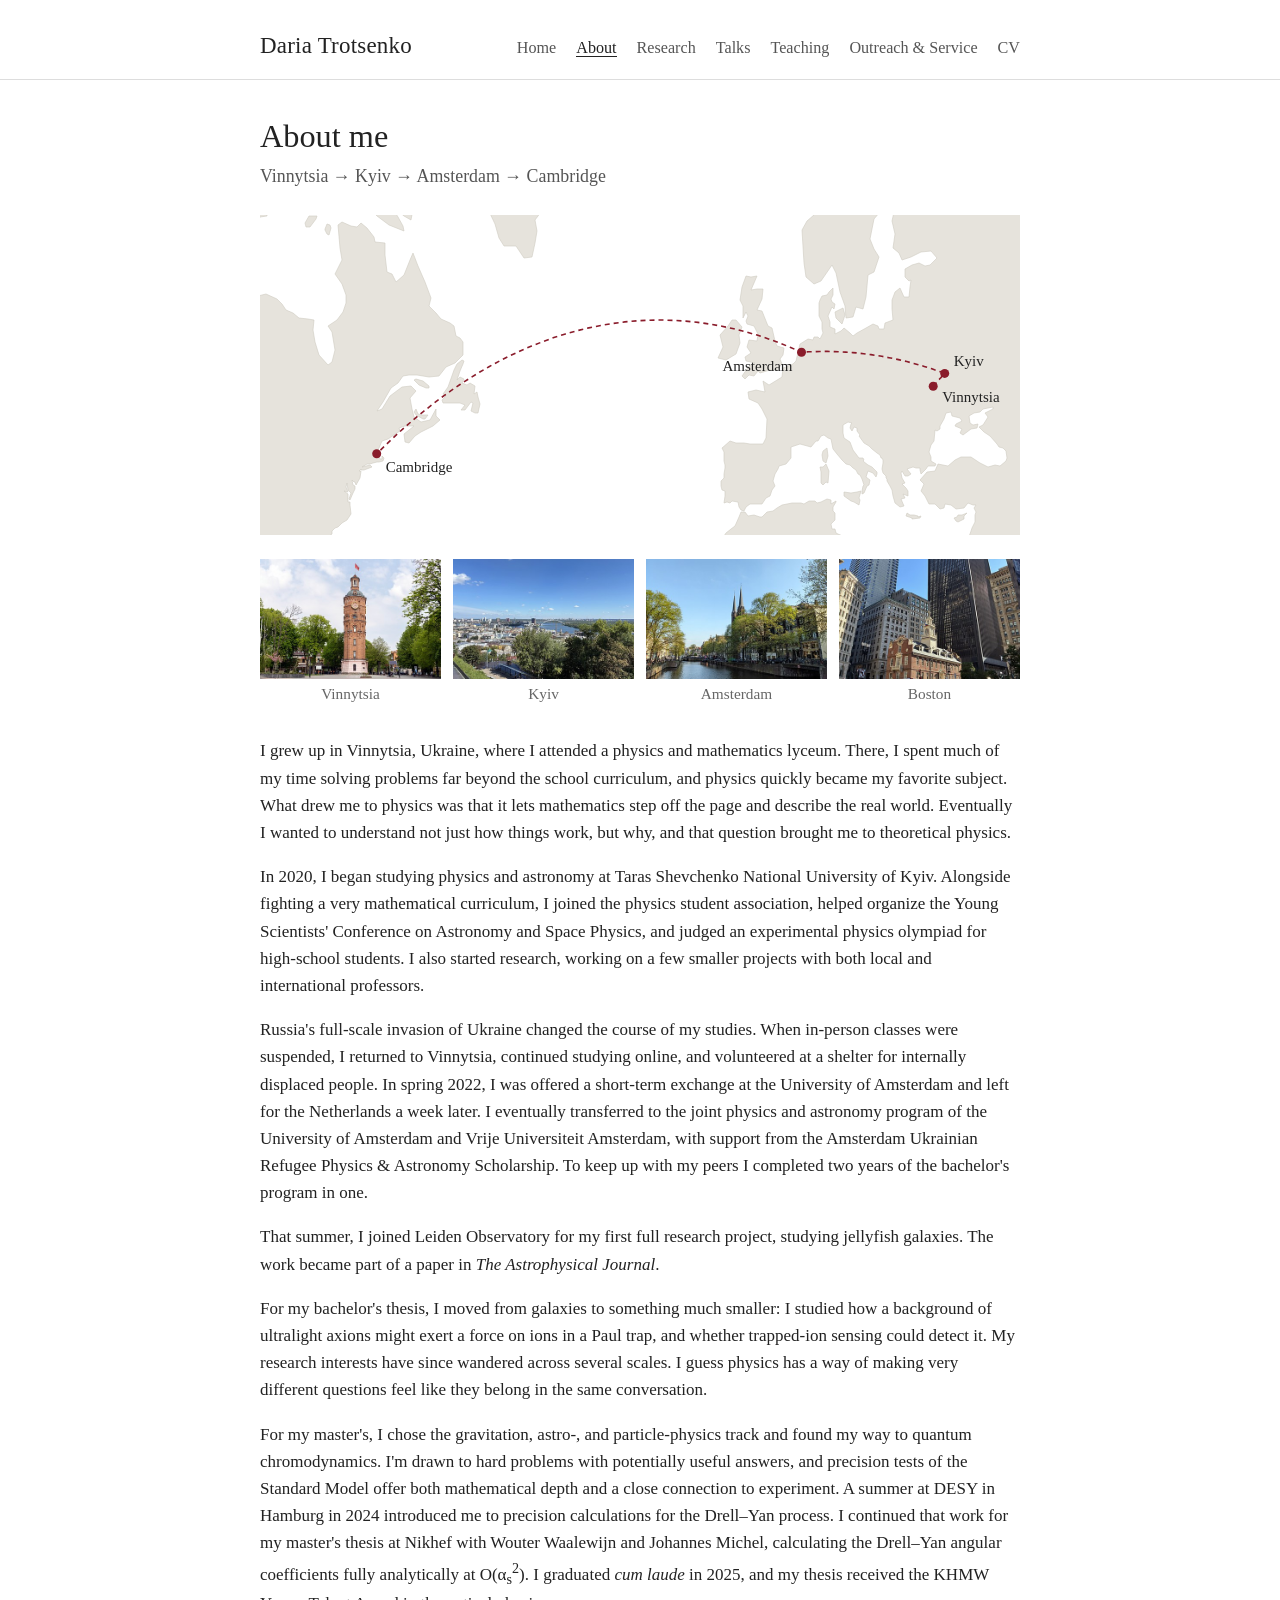
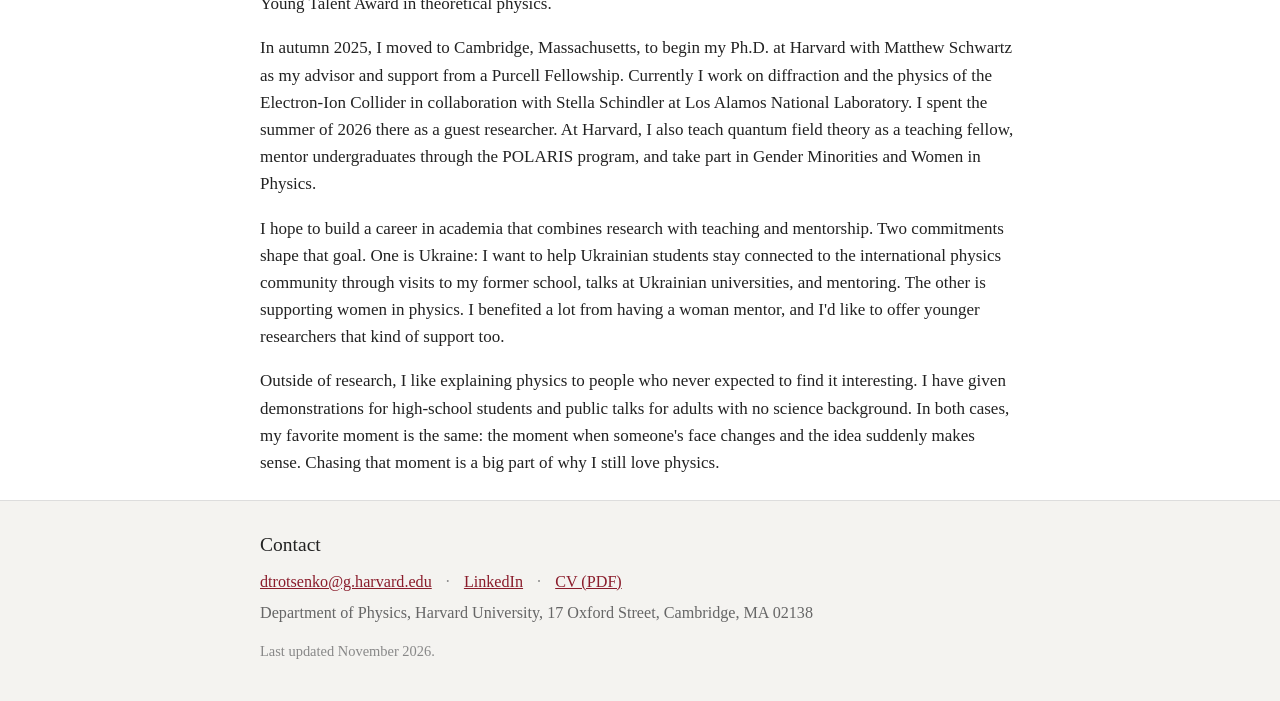
==== commit 3f7373ce: "Personal website Co-Authored-By: Claude Opus 5.5 <noreply@anthropic.com> Claude-Session: https://cla" ====
--- a/about.html
+++ b/about.html
@@ -12,9 +12,10 @@
 <meta property="og:type" content="website">
 <meta property="og:title" content="About — Daria Trotsenko">
 <meta property="og:description" content="About Daria Trotsenko: from Vinnytsia and Kyiv to Amsterdam and Harvard.">
-<meta property="og:image" content="https://dariatrotsenko.github.io/images/og.jpg">
-<meta property="og:url" content="https://dariatrotsenko.github.io/about.html">
+<meta property="og:image" content="https://dariatrotsenko.com/images/og.jpg">
+<meta property="og:url" content="https://dariatrotsenko.com/about.html">
 <meta name="twitter:card" content="summary_large_image">
+<link rel="canonical" href="https://dariatrotsenko.com/about.html">
 </head>
 <body>
 
@@ -71,16 +72,17 @@
     </figure>
   </div>
 
-  <p>I grew up in Vinnytsia, Ukraine, where I attended a physics and mathematics lyceum and competed in
-  regional physics and English olympiads. Physics appealed to me because it lets mathematics describe the
-  world outside the page. The more I studied, the more I wanted to understand the principles underneath it
-  all — which, as it turns out, is a good way to end up in theoretical physics.</p>
+  <p>I grew up in Vinnytsia, Ukraine, where I attended a physics and mathematics lyceum. There, I spent
+  much of my time solving problems far beyond the school curriculum, and physics quickly became my favorite
+  subject. What drew me to physics was that it lets mathematics step off the page and describe the real
+  world. Eventually I wanted to understand not just how things work, but why, and that question brought me
+  to theoretical physics.</p>
 
   <p>In 2020, I began studying physics and astronomy at Taras Shevchenko National University of Kyiv.
-  Alongside a very mathematical curriculum, I joined the physics student association, helped organize the
-  Young Scientists' Conference on Astronomy and Space Physics, and judged an experimental physics olympiad
-  for high-school students. I also started research, working on a few smaller projects with both local and
-  international professors.</p>
+  Alongside fighting a very mathematical curriculum, I joined the physics student association, helped
+  organize the Young Scientists' Conference on Astronomy and Space Physics, and judged an experimental
+  physics olympiad for high-school students. I also started research, working on a few smaller projects with
+  both local and international professors.</p>
 
   <p>Russia's full-scale invasion of Ukraine changed the course of my studies. When in-person classes were
   suspended, I returned to Vinnytsia, continued studying online, and volunteered at a shelter for internally
@@ -107,8 +109,8 @@
   2025, and my thesis received the KHMW Young Talent Award in theoretical physics.</p>
 
   <p>In autumn 2025, I moved to Cambridge, Massachusetts, to begin my Ph.D. at Harvard with Matthew Schwartz
-  as my advisor and support from a Purcell Fellowship. Currently I work on forward-neutron production at
-  electron–proton colliders in collaboration with Stella Schindler at Los Alamos National Laboratory. I spent
+  as my advisor and support from a Purcell Fellowship. Currently I work on diffraction and the physics of the
+  Electron-Ion Collider in collaboration with Stella Schindler at Los Alamos National Laboratory. I spent
   the summer of 2026 there as a guest researcher. At Harvard, I also teach quantum field theory as a teaching
   fellow, mentor undergraduates through the POLARIS program, and take part in Gender Minorities and Women in
   Physics.</p>
@@ -119,9 +121,10 @@
   mentoring. The other is supporting women in physics. I benefited a lot from having a woman mentor, and I'd
   like to offer younger researchers that kind of support too.</p>
 
-  <p>I also enjoy sharing physics beyond the university. That might mean a demonstration day for school
-  students or a public lecture for lifelong learners. The questions are different, but the pleasure is much
-  the same as it was when I started this academic journey: finding a way to make a difficult idea click.</p>
+  <p>Outside of research, I like explaining physics to people who never expected to find it interesting.
+  I have given demonstrations for high-school students and public talks for adults with no science
+  background. In both cases, my favorite moment is the same: the moment when someone's face changes and the
+  idea suddenly makes sense. Chasing that moment is a big part of why I still love physics.</p>
 
 </main>
 
--- a/style.css
+++ b/style.css
@@ -174,6 +174,11 @@
   margin-bottom: 26px;
 }
 
+/* Talks without a thumbnail: let the text use the thumbnail column too */
+@media (min-width: 601px) {
+  .entry.talk:not(:has(.thumb)) > div:last-child { grid-column: 2 / -1; }
+}
+
 .entry.talk .thumb img {
   width: 100%;
   height: auto;
